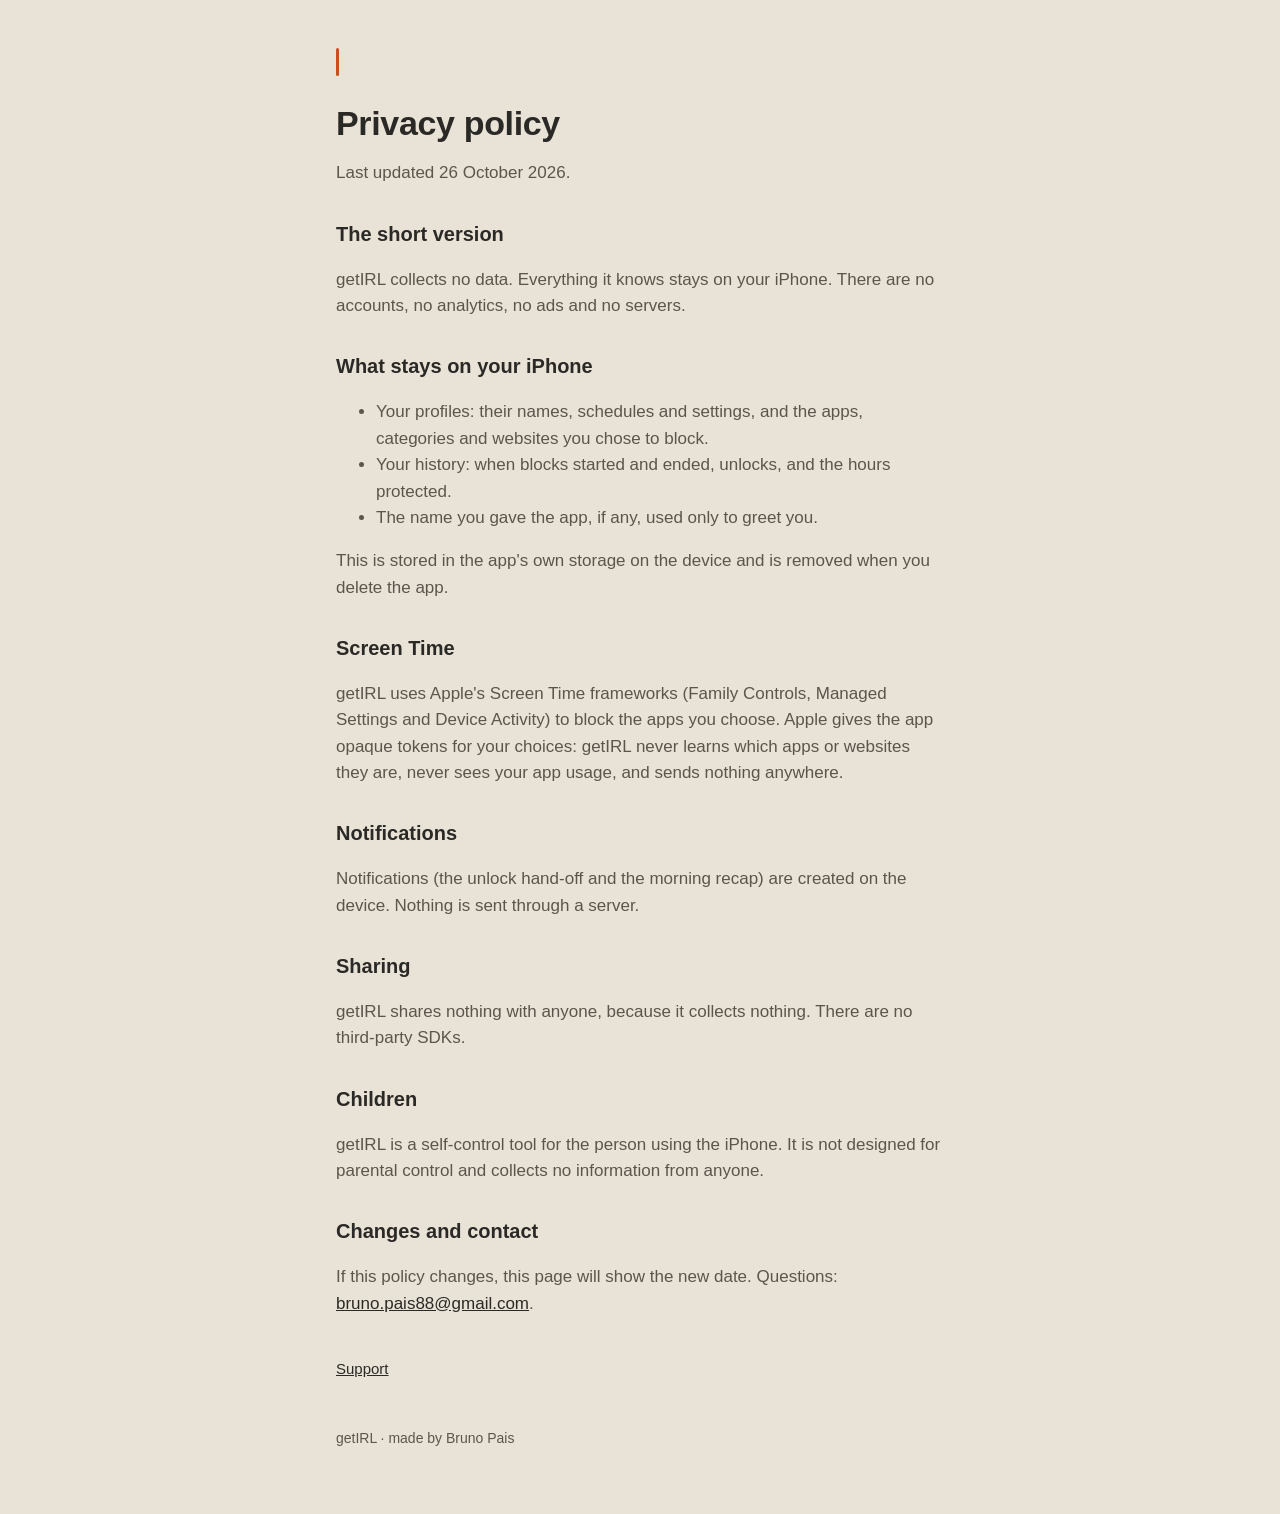
==== privacy.html @ 0a38c404 "Support and privacy pages for getIRL Co-Authored-By: Claude Opus 5.5 <noreply@anthropic.com> Claude-" ====
<!doctype html>
<html lang="en">
<head>
<meta charset="utf-8"><meta name="viewport" content="width=device-width, initial-scale=1">
<title>getIRL privacy</title>
<meta name="description" content="getIRL collects no data. Everything stays on your iPhone.">
<link rel="stylesheet" href="style.css">
</head>
<body><main>
<span class="needle" aria-hidden="true"></span>
<h1>Privacy policy</h1>
<p>Last updated 26 October 2026.</p>

<h2>The short version</h2>
<p>getIRL collects no data. Everything it knows stays on your iPhone. There are no accounts, no analytics, no ads and no servers.</p>

<h2>What stays on your iPhone</h2>
<ul>
<li>Your profiles: their names, schedules and settings, and the apps, categories and websites you chose to block.</li>
<li>Your history: when blocks started and ended, unlocks, and the hours protected.</li>
<li>The name you gave the app, if any, used only to greet you.</li>
</ul>
<p>This is stored in the app's own storage on the device and is removed when you delete the app.</p>

<h2>Screen Time</h2>
<p>getIRL uses Apple's Screen Time frameworks (Family Controls, Managed Settings and Device Activity) to block the apps you choose. Apple gives the app opaque tokens for your choices: getIRL never learns which apps or websites they are, never sees your app usage, and sends nothing anywhere.</p>

<h2>Notifications</h2>
<p>Notifications (the unlock hand-off and the morning recap) are created on the device. Nothing is sent through a server.</p>

<h2>Sharing</h2>
<p>getIRL shares nothing with anyone, because it collects nothing. There are no third-party SDKs.</p>

<h2>Children</h2>
<p>getIRL is a self-control tool for the person using the iPhone. It is not designed for parental control and collects no information from anyone.</p>

<h2>Changes and contact</h2>
<p>If this policy changes, this page will show the new date. Questions: <a href="mailto:bruno.pais88@gmail.com?subject=getIRL%20privacy">bruno.pais88@gmail.com</a>.</p>

<nav><a href="index.html">Support</a></nav>
<footer>getIRL · made by Bruno Pais</footer>
</main></body>
</html>
---- style.css ----
:root { --ground: #E9E3D7; --surface: #F3EEE4; --ink: #2B2926; --ink2: #5B554C; --needle: #C8501C; }
@media (prefers-color-scheme: dark) { :root { --ground: #151412; --surface: #1F1D1A; --ink: #B3AB9F; --ink2: #8A8378; --needle: #CF8A3E; } }
* { box-sizing: border-box; }
body { margin: 0; background: var(--ground); color: var(--ink); font: 17px/1.55 -apple-system, BlinkMacSystemFont, "SF Pro Text", "Helvetica Neue", sans-serif; }
main { max-width: 640px; margin: 0 auto; padding: 48px 16px 64px; }
h1 { font-size: 34px; line-height: 1.15; margin: 0 0 8px; letter-spacing: -0.01em; }
h2 { font-size: 20px; margin: 32px 0 8px; }
p, li { color: var(--ink2); }
a { color: var(--ink); }
.needle { display: inline-block; width: 3px; height: 28px; background: var(--needle); border-radius: 2px; margin-bottom: 20px; }
nav { margin-top: 40px; font-size: 15px; } nav a { margin-right: 16px; }
footer { margin-top: 48px; font-size: 14px; color: var(--ink2); }
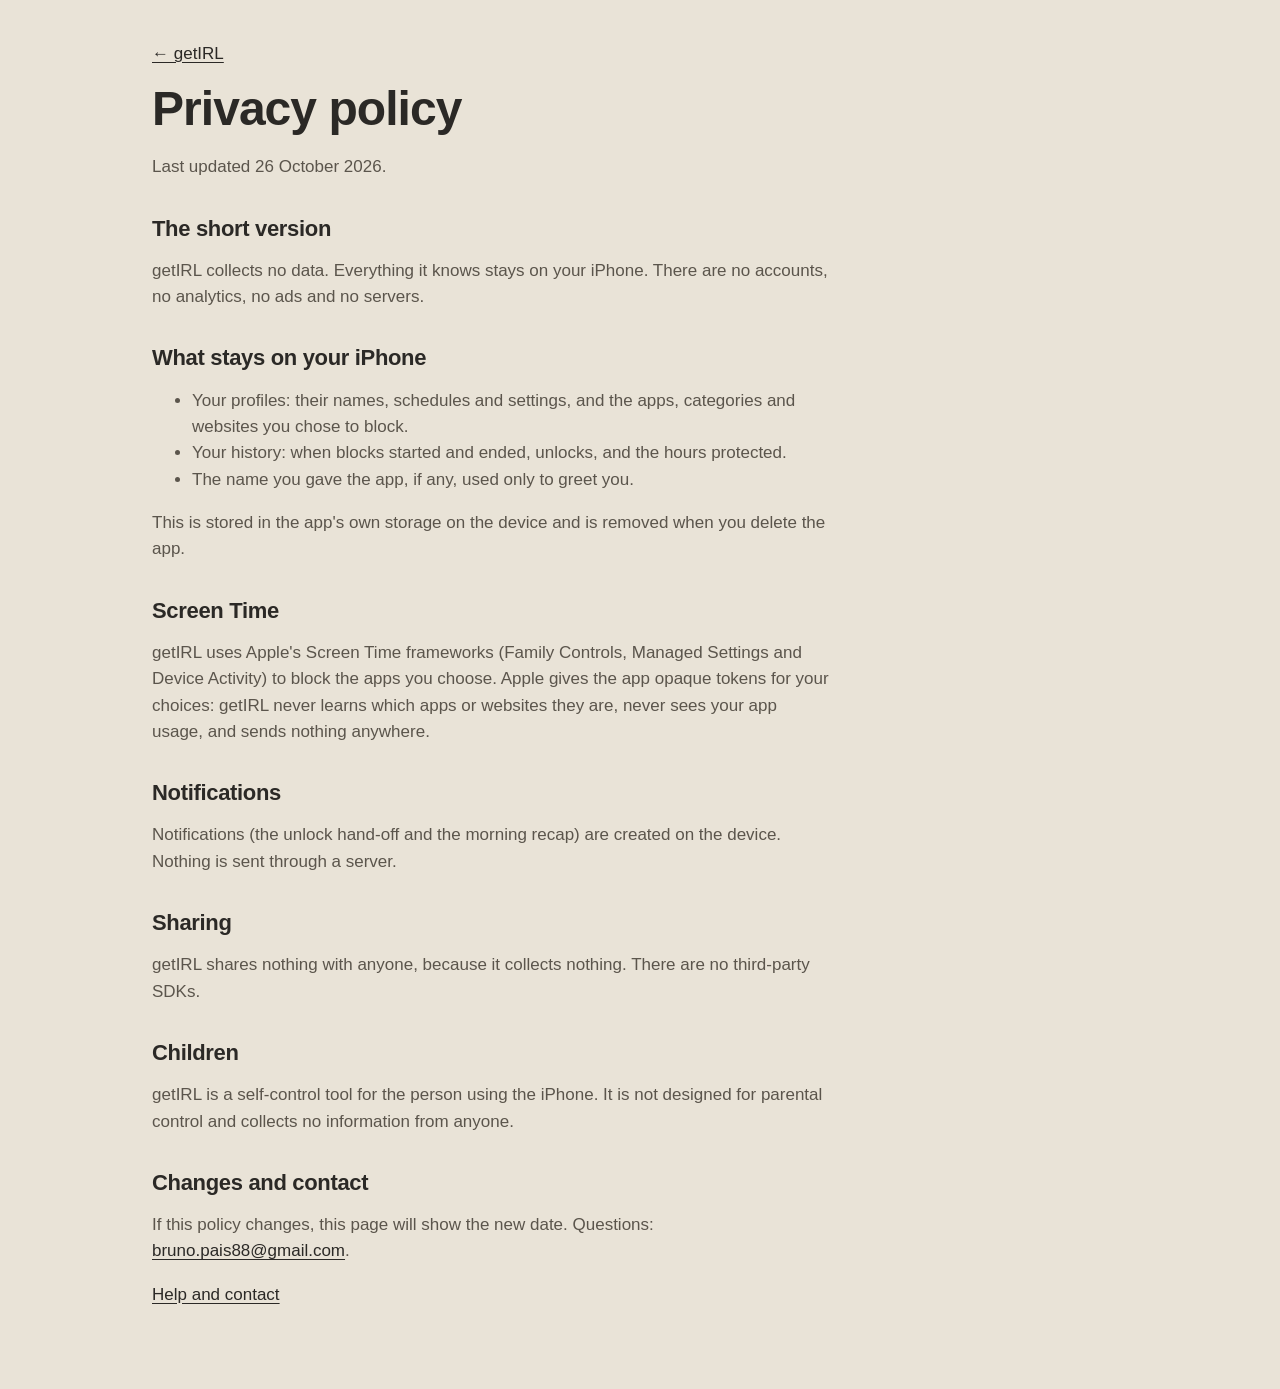
==== commit 5ee13d34: "Landing page: what getIRL does, screenshots, night, history, privacy, help; privacy page restyled Co" ====
--- a/privacy.html
+++ b/privacy.html
@@ -6,8 +6,8 @@
 <meta name="description" content="getIRL collects no data. Everything stays on your iPhone.">
 <link rel="stylesheet" href="style.css">
 </head>
-<body><main>
-<span class="needle" aria-hidden="true"></span>
+<body><div class="wrap"><main class="doc">
+<p><a href="./">← getIRL</a></p>
 <h1>Privacy policy</h1>
 <p>Last updated 26 October 2026.</p>
 
@@ -37,7 +37,7 @@
 <h2>Changes and contact</h2>
 <p>If this policy changes, this page will show the new date. Questions: <a href="mailto:bruno.pais88@gmail.com?subject=getIRL%20privacy">bruno.pais88@gmail.com</a>.</p>
 
-<nav><a href="index.html">Support</a></nav>
-<footer>getIRL · made by Bruno Pais</footer>
-</main></body>
+<p><a href="./#help">Help and contact</a></p>
+
+</main></div></body>
 </html>
--- a/style.css
+++ b/style.css
@@ -1,12 +1,72 @@
-:root { --ground: #E9E3D7; --surface: #F3EEE4; --ink: #2B2926; --ink2: #5B554C; --needle: #C8501C; }
-@media (prefers-color-scheme: dark) { :root { --ground: #151412; --surface: #1F1D1A; --ink: #B3AB9F; --ink2: #8A8378; --needle: #CF8A3E; } }
+:root {
+  --ground: #E9E3D7; --surface: #F3EEE4; --ink: #2B2926; --ink2: #5B554C; --rule: rgba(43,41,38,.22);
+  --needle: #C8501C; --night: #151412; --night-ink: #B3AB9F; --night-ink2: #8A8378; --amber: #CF8A3E;
+  --button: #2B2926; --button-label: #F3EEE4;
+}
+@media (prefers-color-scheme: dark) {
+  :root { --ground: #151412; --surface: #1F1D1A; --ink: #B3AB9F; --ink2: #8A8378; --rule: rgba(179,171,159,.25);
+          --needle: #CF8A3E; --button: #2C2925; --button-label: #CF8A3E; }
+}
 * { box-sizing: border-box; }
-body { margin: 0; background: var(--ground); color: var(--ink); font: 17px/1.55 -apple-system, BlinkMacSystemFont, "SF Pro Text", "Helvetica Neue", sans-serif; }
-main { max-width: 640px; margin: 0 auto; padding: 48px 16px 64px; }
-h1 { font-size: 34px; line-height: 1.15; margin: 0 0 8px; letter-spacing: -0.01em; }
-h2 { font-size: 20px; margin: 32px 0 8px; }
-p, li { color: var(--ink2); }
-a { color: var(--ink); }
-.needle { display: inline-block; width: 3px; height: 28px; background: var(--needle); border-radius: 2px; margin-bottom: 20px; }
-nav { margin-top: 40px; font-size: 15px; } nav a { margin-right: 16px; }
-footer { margin-top: 48px; font-size: 14px; color: var(--ink2); }
+html { -webkit-text-size-adjust: 100%; }
+body { margin: 0; background: var(--ground); color: var(--ink);
+  font: 17px/1.55 -apple-system, BlinkMacSystemFont, "SF Pro Text", "Helvetica Neue", Arial, sans-serif; }
+::selection { background: var(--needle); color: var(--ground); }
+a { color: var(--ink); text-underline-offset: 3px; }
+a:focus-visible, .cta:focus-visible { outline: 2px solid var(--needle); outline-offset: 3px; }
+.wrap { max-width: 1040px; margin: 0 auto; padding: 0 16px; }
+@media (min-width: 720px) { .wrap { padding: 0 32px; } }
+
+/* Header */
+.top { display: flex; align-items: center; justify-content: space-between; padding: 22px 0; }
+.mark { display: inline-flex; align-items: center; gap: 10px; font-weight: 600; font-size: 19px; text-decoration: none; }
+.mark svg { width: 22px; height: 22px; }
+.top nav a { font-size: 15px; color: var(--ink2); margin-left: 18px; text-decoration: none; }
+.top nav a:hover { color: var(--ink); }
+
+/* Hero */
+.hero { display: grid; gap: 40px; padding: 40px 0 24px; align-items: center; }
+@media (min-width: 860px) { .hero { grid-template-columns: 1.15fr .85fr; padding: 72px 0 40px; } }
+h1 { font-size: clamp(38px, 7vw, 64px); line-height: 1.04; letter-spacing: -0.02em; margin: 0 0 20px; font-weight: 650; text-wrap: balance; }
+.lede { font-size: clamp(18px, 2.2vw, 21px); color: var(--ink2); margin: 0 0 32px; max-width: 34ch; }
+.cta { display: inline-block; background: var(--button); color: var(--button-label); text-decoration: none;
+  font-weight: 600; padding: 15px 26px; border-radius: 14px; border: 1px solid var(--rule); }
+.cta:active { transform: scale(.98); }
+.fine { font-size: 14px; color: var(--ink2); margin-top: 14px; }
+.phone { justify-self: center; width: min(300px, 78vw); border-radius: 44px; overflow: hidden;
+  box-shadow: 0 30px 60px -28px rgba(0,0,0,.35), 0 0 0 1px var(--rule); }
+.phone img { display: block; width: 100%; height: auto; }
+
+/* Signature: the day as a printed scale */
+.scale { margin: 24px 0 8px; }
+.scale svg { width: 100%; height: auto; display: block; color: var(--ink); }
+.scale figcaption { font-size: 14px; color: var(--ink2); margin-top: 10px; }
+
+/* Sections */
+section { padding: 72px 0; border-top: 1px solid var(--rule); }
+h2 { font-size: clamp(28px, 4.2vw, 40px); line-height: 1.1; letter-spacing: -0.015em; margin: 0 0 16px; font-weight: 650; text-wrap: balance; }
+.intro { color: var(--ink2); max-width: 52ch; margin: 0 0 40px; font-size: 19px; }
+.steps { display: grid; gap: 40px; }
+@media (min-width: 860px) { .steps { grid-template-columns: repeat(3, 1fr); gap: 32px; } }
+.step h3 { font-size: 20px; margin: 18px 0 6px; }
+.step p { margin: 0; color: var(--ink2); }
+.step .tick { display: block; width: 3px; height: 26px; background: var(--needle); border-radius: 2px; }
+.split { display: grid; gap: 40px; align-items: center; }
+@media (min-width: 860px) { .split { grid-template-columns: 1fr 1fr; } .split.flip .phone { order: -1; } }
+.night { background: var(--night); color: var(--night-ink); border-top: 0; }
+.night h2 { color: var(--night-ink); }
+.night .intro, .night p { color: var(--night-ink2); }
+.night .phone { box-shadow: 0 0 0 1px rgba(179,171,159,.2); }
+ul.plain { list-style: none; padding: 0; margin: 0; display: grid; gap: 14px; max-width: 56ch; }
+ul.plain li { padding-left: 22px; position: relative; color: var(--ink2); }
+ul.plain li::before { content: ""; position: absolute; left: 0; top: .55em; width: 10px; height: 1px; background: var(--ink); }
+.faq h3 { font-size: 18px; margin: 28px 0 6px; }
+.faq p { margin: 0; color: var(--ink2); max-width: 64ch; }
+footer { border-top: 1px solid var(--rule); padding: 32px 0 48px; font-size: 14px; color: var(--ink2); }
+footer a { color: var(--ink2); margin-right: 18px; }
+
+/* Privacy page */
+.doc { max-width: 680px; padding: 24px 0 64px; }
+.doc h1 { font-size: clamp(34px, 6vw, 48px); }
+.doc h2 { font-size: 22px; margin-top: 36px; }
+.doc p, .doc li { color: var(--ink2); }
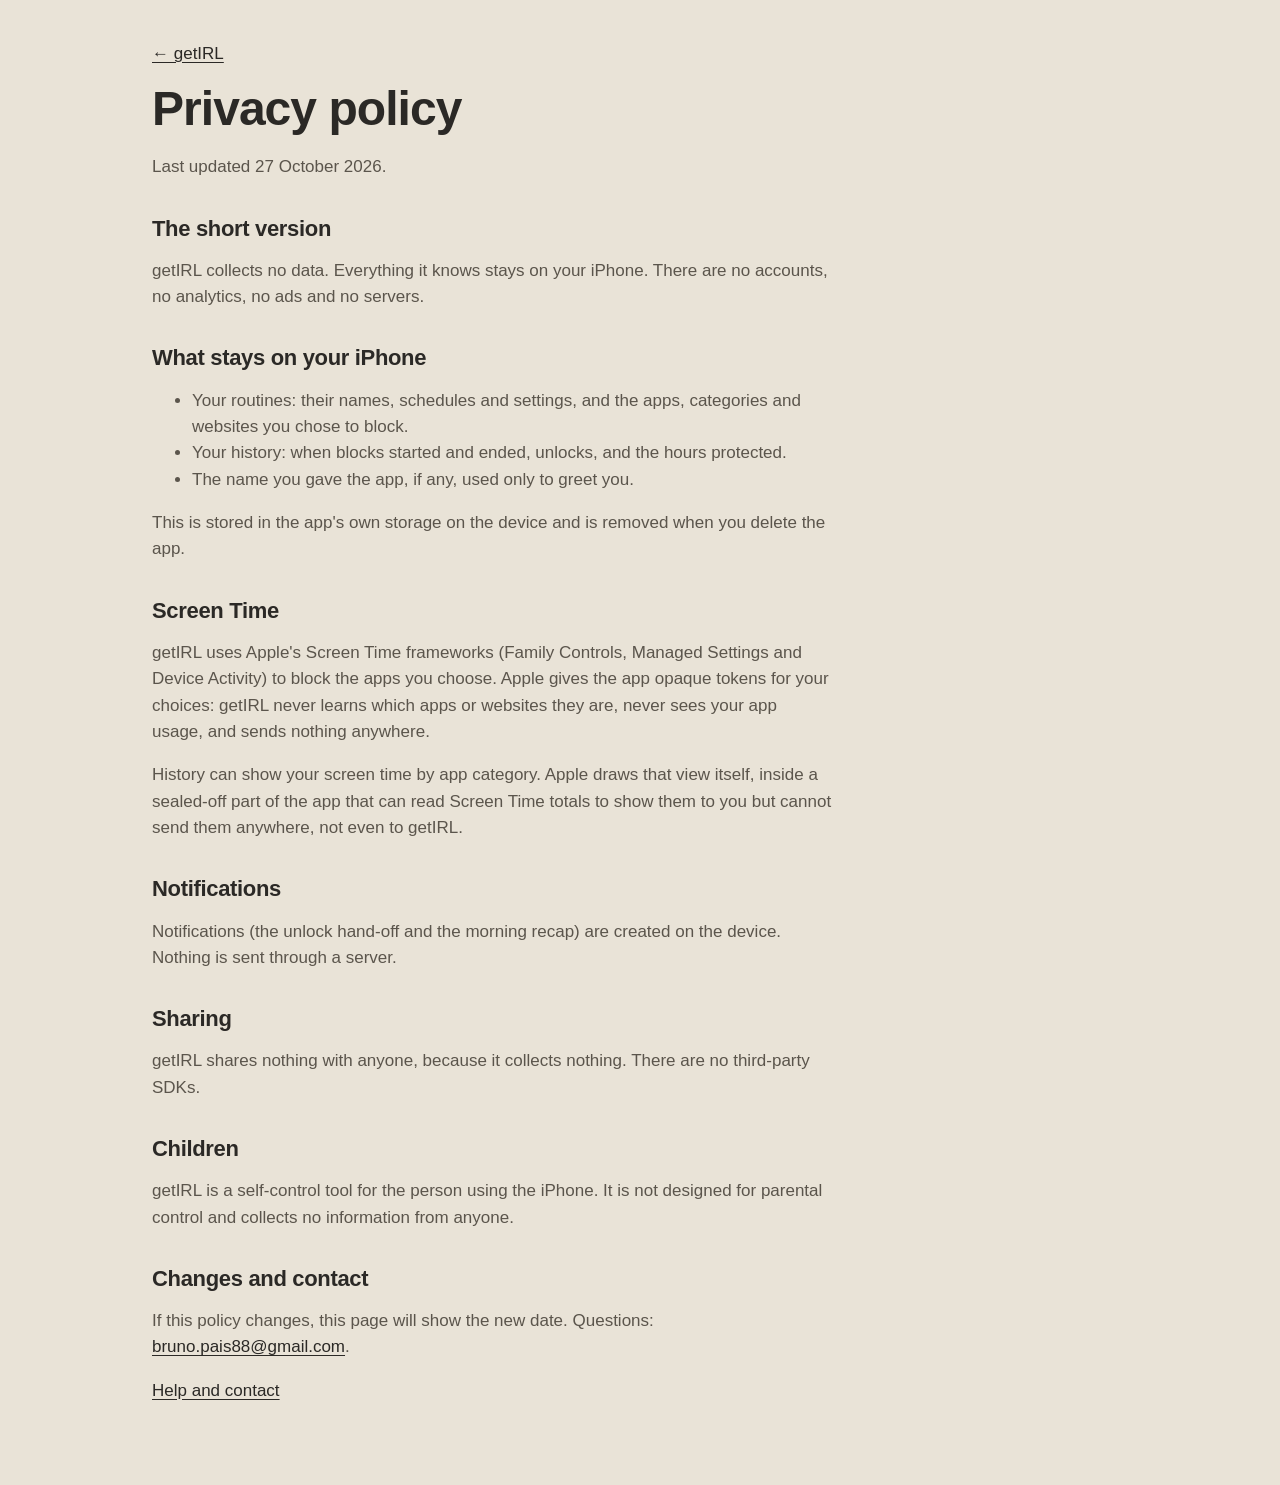
==== commit 546cd185: "Landing page leads with what the app does instead of "a little distance"; routine wording; privacy p" ====
--- a/privacy.html
+++ b/privacy.html
@@ -9,14 +9,14 @@
 <body><div class="wrap"><main class="doc">
 <p><a href="./">← getIRL</a></p>
 <h1>Privacy policy</h1>
-<p>Last updated 26 October 2026.</p>
+<p>Last updated 27 October 2026.</p>
 
 <h2>The short version</h2>
 <p>getIRL collects no data. Everything it knows stays on your iPhone. There are no accounts, no analytics, no ads and no servers.</p>
 
 <h2>What stays on your iPhone</h2>
 <ul>
-<li>Your profiles: their names, schedules and settings, and the apps, categories and websites you chose to block.</li>
+<li>Your routines: their names, schedules and settings, and the apps, categories and websites you chose to block.</li>
 <li>Your history: when blocks started and ended, unlocks, and the hours protected.</li>
 <li>The name you gave the app, if any, used only to greet you.</li>
 </ul>
@@ -24,6 +24,7 @@
 
 <h2>Screen Time</h2>
 <p>getIRL uses Apple's Screen Time frameworks (Family Controls, Managed Settings and Device Activity) to block the apps you choose. Apple gives the app opaque tokens for your choices: getIRL never learns which apps or websites they are, never sees your app usage, and sends nothing anywhere.</p>
+<p>History can show your screen time by app category. Apple draws that view itself, inside a sealed-off part of the app that can read Screen Time totals to show them to you but cannot send them anywhere, not even to getIRL.</p>
 
 <h2>Notifications</h2>
 <p>Notifications (the unlock hand-off and the morning recap) are created on the device. Nothing is sent through a server.</p>
